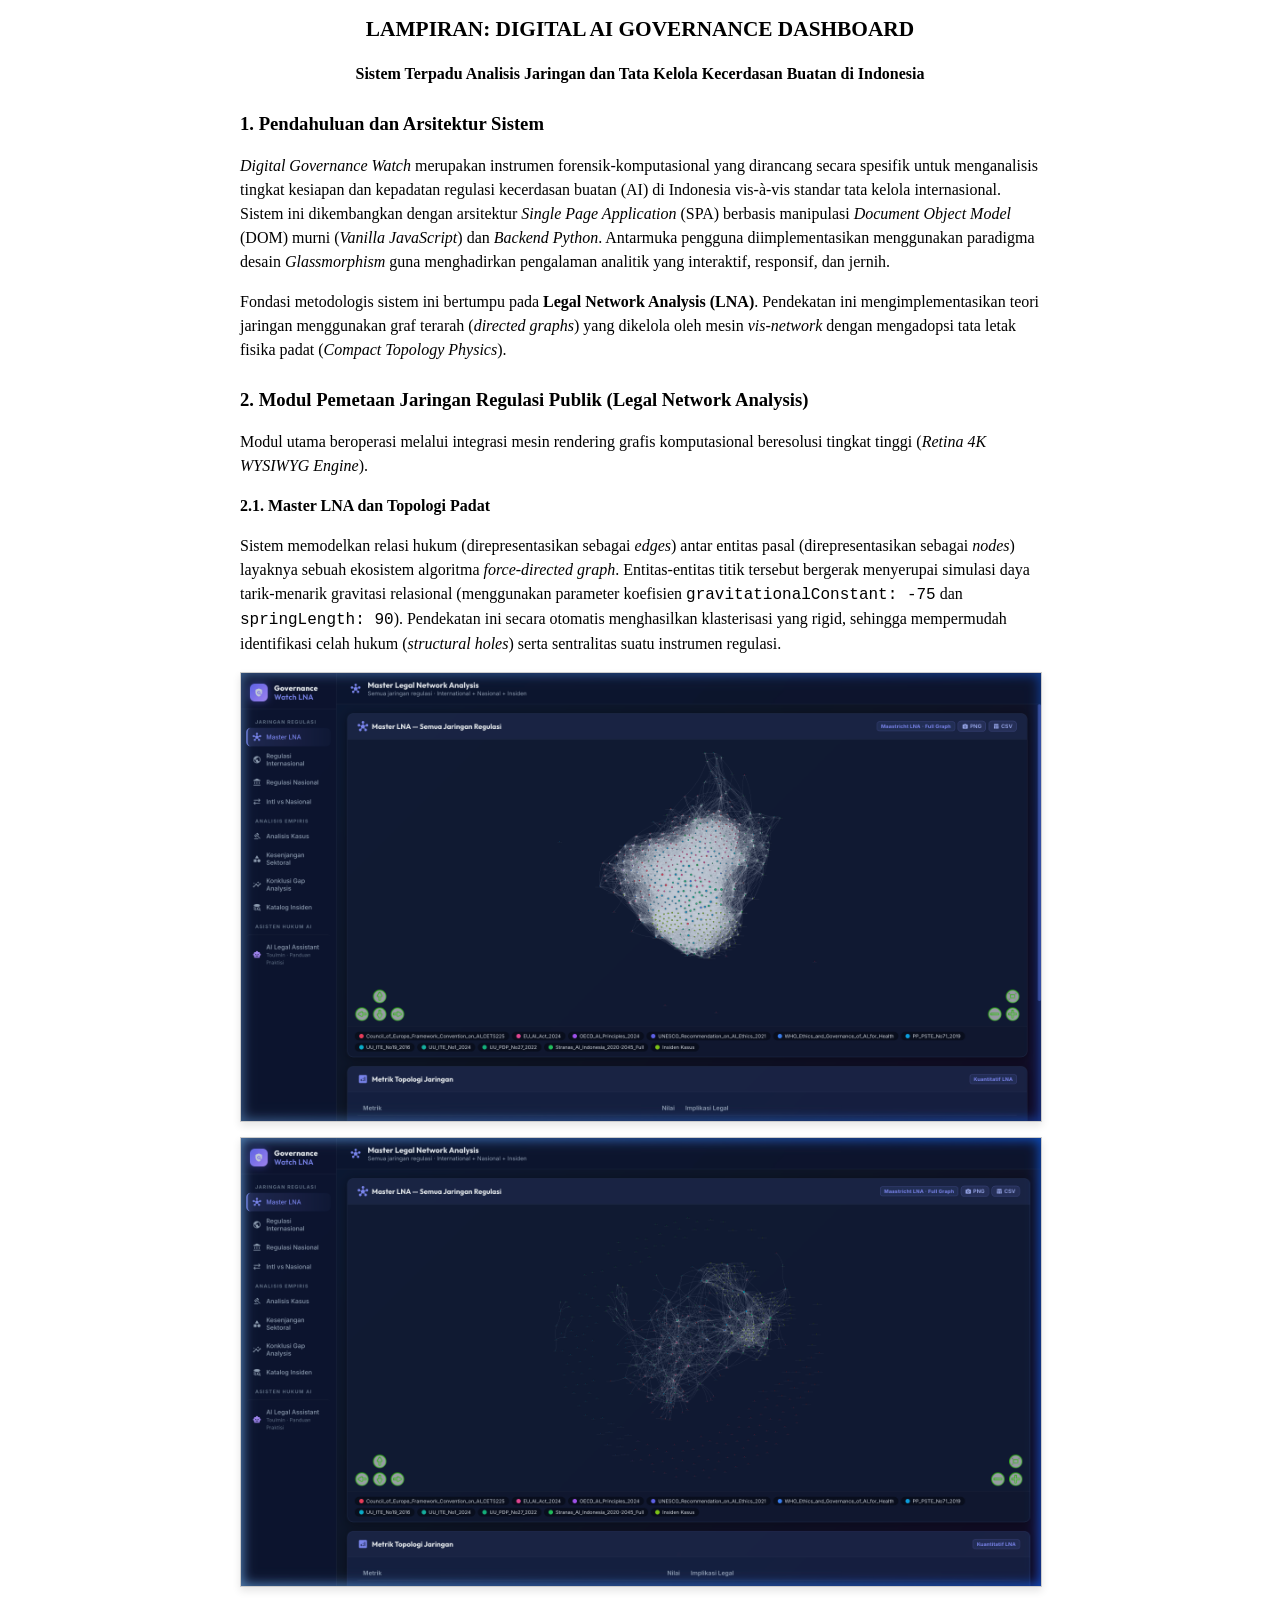
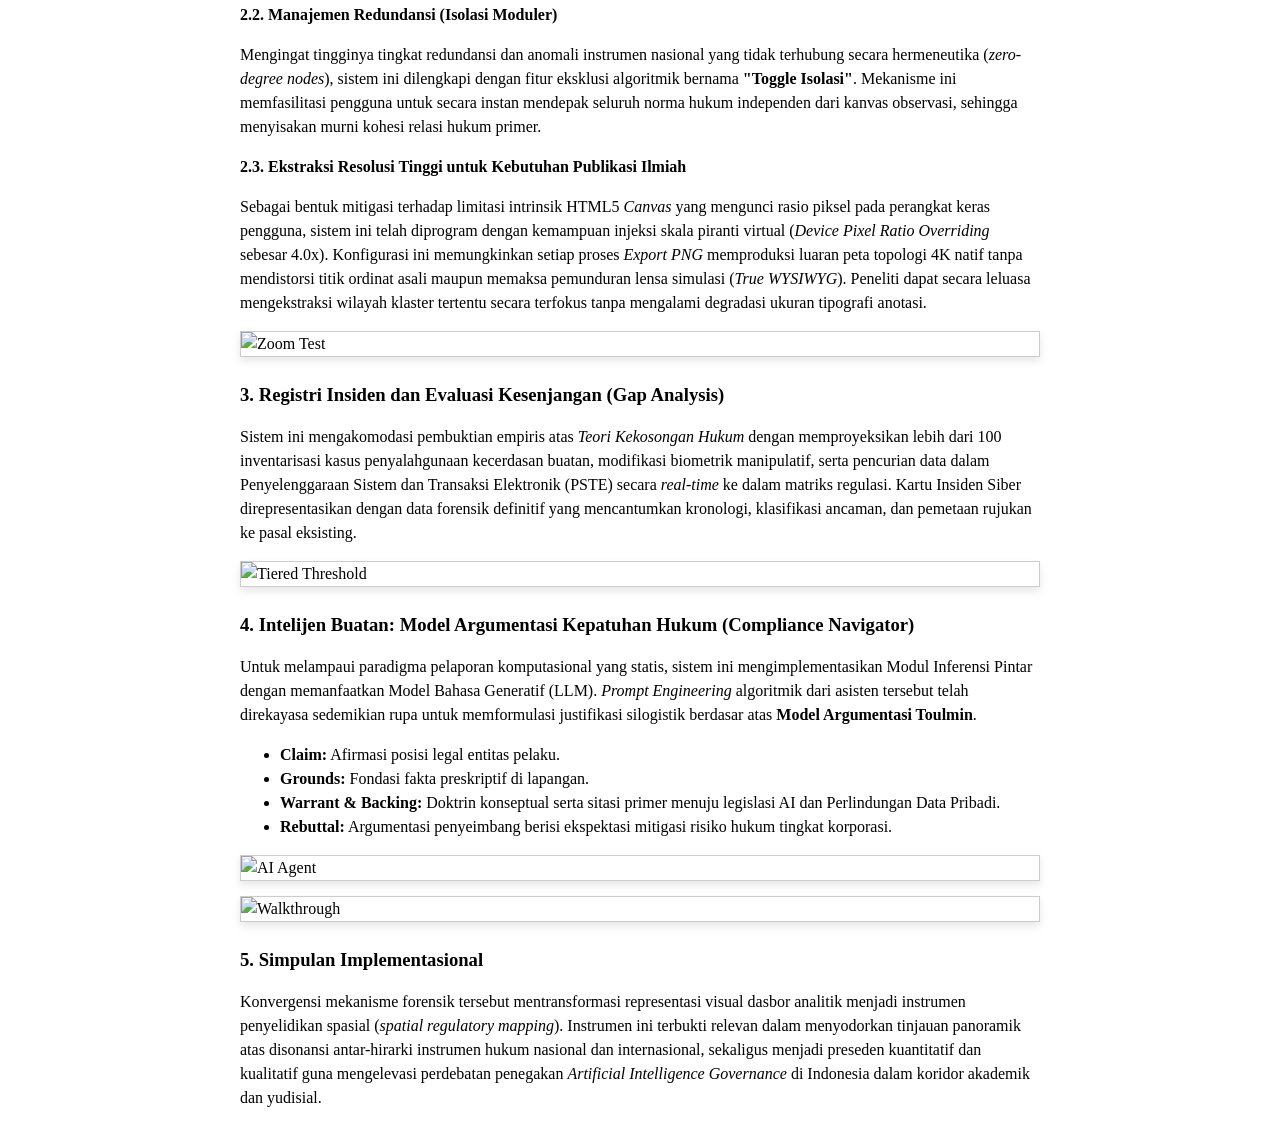
==== Laporan_aplikasi_AI_GOV.html @ 98386d06 "feat: Menambahkan Laporan Akademik 4K dan integrasi Report Images" ====
<!DOCTYPE html>
<html lang="id">
<head>
<meta charset="UTF-8">
<style>
  body { font-family: "Times New Roman", Times, serif; line-height: 1.5; font-size: 12pt; max-width: 800px; margin: auto; }
  h1 { font-size: 16pt; font-weight: bold; text-align: center; }
  h2 { font-size: 14pt; font-weight: bold; margin-top: 24px; }
  h3 { font-size: 12pt; font-weight: bold; }
  img { max-width: 100%; height: auto; display: block; margin: 15px auto; border: 1px solid #ccc; box-shadow: 0 4px 8px rgba(0,0,0,0.1); }
  em { font-style: italic; }
  strong { font-weight: bold; }
</style>
</head>
<body>

<h1>LAMPIRAN: DIGITAL AI GOVERNANCE DASHBOARD</h1>
<h3 style="text-align: center;">Sistem Terpadu Analisis Jaringan dan Tata Kelola Kecerdasan Buatan di Indonesia</h3>

<h2>1. Pendahuluan dan Arsitektur Sistem</h2>
<p><em>Digital Governance Watch</em> merupakan instrumen forensik-komputasional yang dirancang secara spesifik untuk menganalisis tingkat kesiapan dan kepadatan regulasi kecerdasan buatan (AI) di Indonesia vis-à-vis standar tata kelola internasional. Sistem ini dikembangkan dengan arsitektur <em>Single Page Application</em> (SPA) berbasis manipulasi <em>Document Object Model</em> (DOM) murni (<em>Vanilla JavaScript</em>) dan <em>Backend Python</em>. Antarmuka pengguna diimplementasikan menggunakan paradigma desain <em>Glassmorphism</em> guna menghadirkan pengalaman analitik yang interaktif, responsif, dan jernih.</p>
<p>Fondasi metodologis sistem ini bertumpu pada <strong>Legal Network Analysis (LNA)</strong>. Pendekatan ini mengimplementasikan teori jaringan menggunakan graf terarah (<em>directed graphs</em>) yang dikelola oleh mesin <em>vis-network</em> dengan mengadopsi tata letak fisika padat (<em>Compact Topology Physics</em>).</p>

<h2>2. Modul Pemetaan Jaringan Regulasi Publik (Legal Network Analysis)</h2>
<p>Modul utama beroperasi melalui integrasi mesin rendering grafis komputasional beresolusi tingkat tinggi (<em>Retina 4K WYSIWYG Engine</em>).</p>

<h3>2.1. Master LNA dan Topologi Padat</h3>
<p>Sistem memodelkan relasi hukum (direpresentasikan sebagai <em>edges</em>) antar entitas pasal (direpresentasikan sebagai <em>nodes</em>) layaknya sebuah ekosistem algoritma <em>force-directed graph</em>. Entitas-entitas titik tersebut bergerak menyerupai simulasi daya tarik-menarik gravitasi relasional (menggunakan parameter koefisien <code>gravitationalConstant: -75</code> dan <code>springLength: 90</code>). Pendekatan ini secara otomatis menghasilkan klasterisasi yang rigid, sehingga mempermudah identifikasi celah hukum (<em>structural holes</em>) serta sentralitas suatu instrumen regulasi.</p>

<img src="./app/assets/report_images/master_lna.png" alt="Visualisasi Master LNA Network">
<img src="./app/assets/report_images/master_metrics.png" alt="Tabel Metrik">

<h3>2.2. Manajemen Redundansi (Isolasi Moduler)</h3>
<p>Mengingat tingginya tingkat redundansi dan anomali instrumen nasional yang tidak terhubung secara hermeneutika (<em>zero-degree nodes</em>), sistem ini dilengkapi dengan fitur eksklusi algoritmik bernama <strong>"Toggle Isolasi"</strong>. Mekanisme ini memfasilitasi pengguna untuk secara instan mendepak seluruh norma hukum independen dari kanvas observasi, sehingga menyisakan murni kohesi relasi hukum primer.</p>

<h3>2.3. Ekstraksi Resolusi Tinggi untuk Kebutuhan Publikasi Ilmiah</h3>
<p>Sebagai bentuk mitigasi terhadap limitasi intrinsik HTML5 <em>Canvas</em> yang mengunci rasio piksel pada perangkat keras pengguna, sistem ini telah diprogram dengan kemampuan injeksi skala piranti virtual (<em>Device Pixel Ratio Overriding</em> sebesar 4.0x). Konfigurasi ini memungkinkan setiap proses <em>Export PNG</em> memproduksi luaran peta topologi 4K natif tanpa mendistorsi titik ordinat asali maupun memaksa pemunduran lensa simulasi (<em>True WYSIWYG</em>). Peneliti dapat secara leluasa mengekstraksi wilayah klaster tertentu secara terfokus tanpa mengalami degradasi ukuran tipografi anotasi.</p>

<img src="./app/assets/report_images/zoom_test.webp" alt="Zoom Test">

<h2>3. Registri Insiden dan Evaluasi Kesenjangan (Gap Analysis)</h2>
<p>Sistem ini mengakomodasi pembuktian empiris atas <em>Teori Kekosongan Hukum</em> dengan memproyeksikan lebih dari 100 inventarisasi kasus penyalahgunaan kecerdasan buatan, modifikasi biometrik manipulatif, serta pencurian data dalam Penyelenggaraan Sistem dan Transaksi Elektronik (PSTE) secara <em>real-time</em> ke dalam matriks regulasi. Kartu Insiden Siber direpresentasikan dengan data forensik definitif yang mencantumkan kronologi, klasifikasi ancaman, dan pemetaan rujukan ke pasal eksisting.</p>

<img src="./app/assets/report_images/tiered_threshold.webp" alt="Tiered Threshold">

<h2>4. Intelijen Buatan: Model Argumentasi Kepatuhan Hukum (Compliance Navigator)</h2>
<p>Untuk melampaui paradigma pelaporan komputasional yang statis, sistem ini mengimplementasikan Modul Inferensi Pintar dengan memanfaatkan Model Bahasa Generatif (LLM). <em>Prompt Engineering</em> algoritmik dari asisten tersebut telah direkayasa sedemikian rupa untuk memformulasi justifikasi silogistik berdasar atas <strong>Model Argumentasi Toulmin</strong>.</p>
<ul>
<li><strong>Claim:</strong> Afirmasi posisi legal entitas pelaku.</li>
<li><strong>Grounds:</strong> Fondasi fakta preskriptif di lapangan.</li>
<li><strong>Warrant & Backing:</strong> Doktrin konseptual serta sitasi primer menuju legislasi AI dan Perlindungan Data Pribadi.</li>
<li><strong>Rebuttal:</strong> Argumentasi penyeimbang berisi ekspektasi mitigasi risiko hukum tingkat korporasi.</li>
</ul>

<img src="./app/assets/report_images/ai_navigator.webp" alt="AI Agent">
<img src="./app/assets/report_images/dashboard_walkthrough.webp" alt="Walkthrough">

<h2>5. Simpulan Implementasional</h2>
<p>Konvergensi mekanisme forensik tersebut mentransformasi representasi visual dasbor analitik menjadi instrumen penyelidikan spasial (<em>spatial regulatory mapping</em>). Instrumen ini terbukti relevan dalam menyodorkan tinjauan panoramik atas disonansi antar-hirarki instrumen hukum nasional dan internasional, sekaligus menjadi preseden kuantitatif dan kualitatif guna mengelevasi perdebatan penegakan <em>Artificial Intelligence Governance</em> di Indonesia dalam koridor akademik dan yudisial.</p>

</body></html>
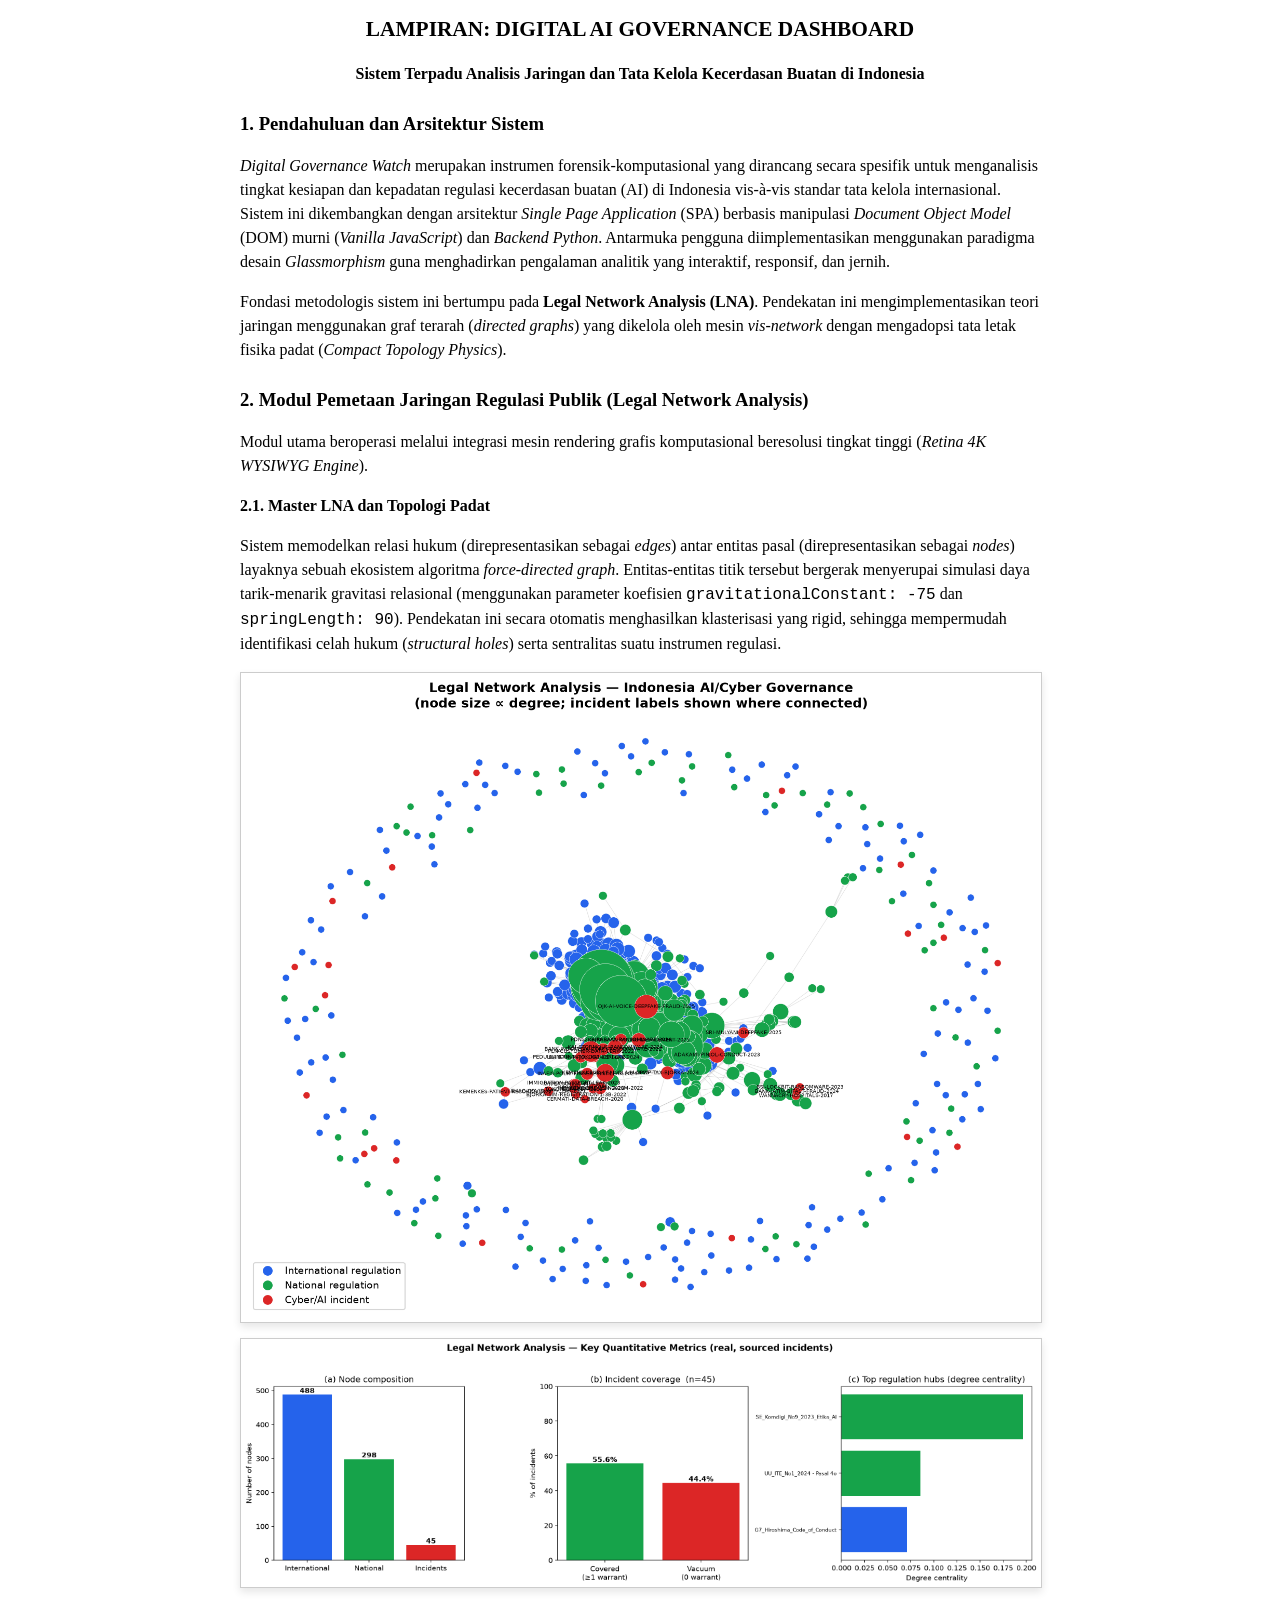
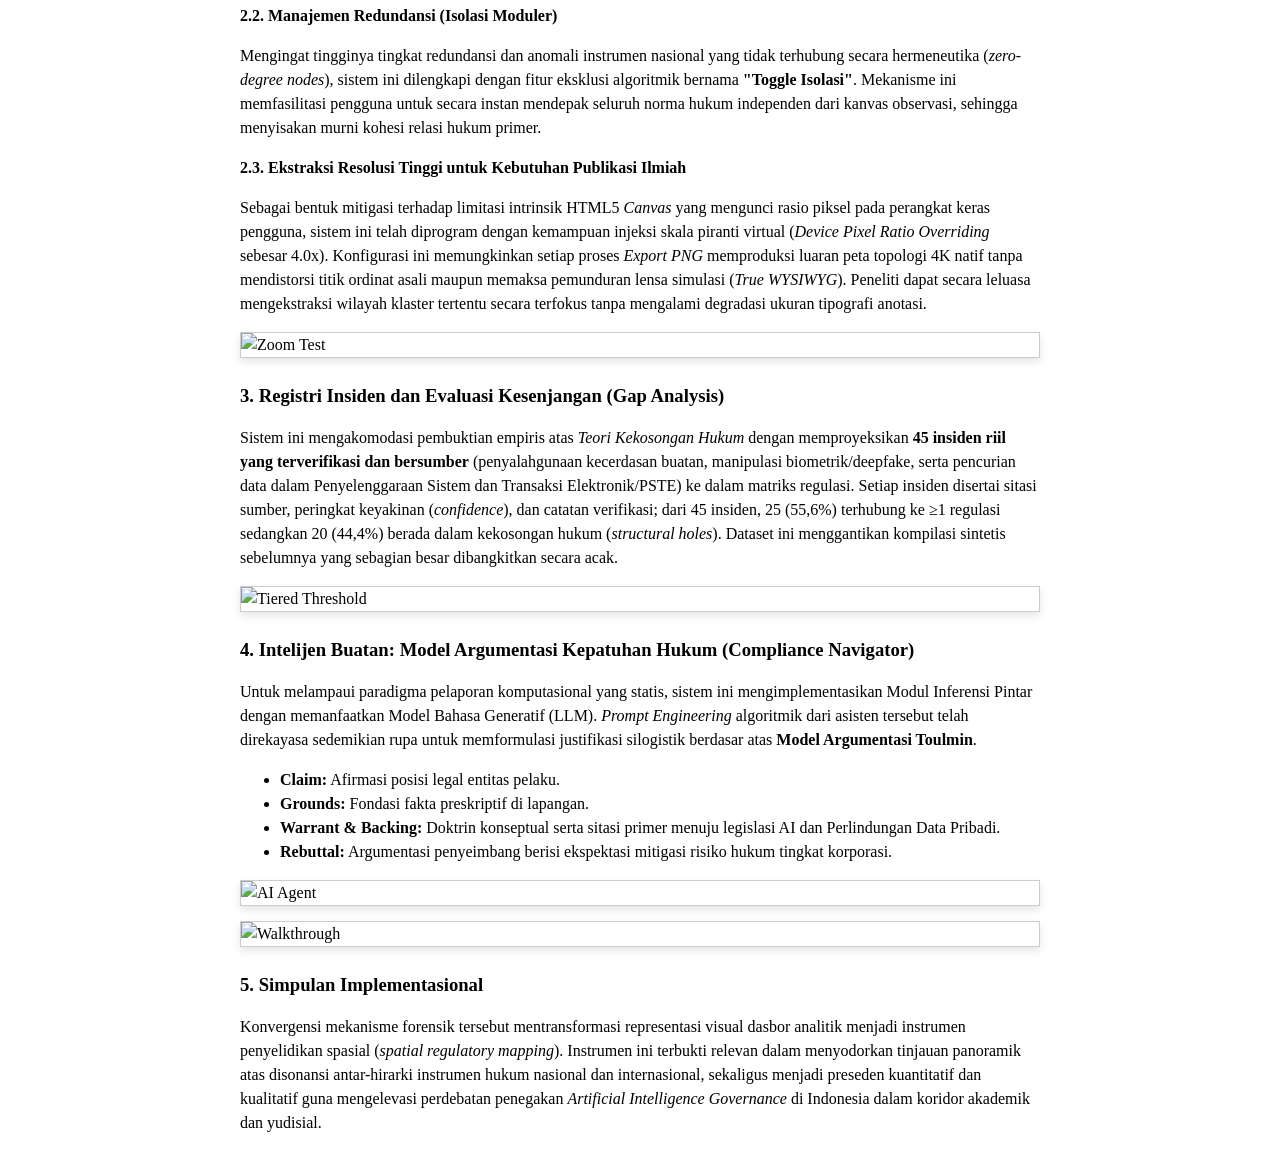
==== commit 5920a2bc: "data integrity overhaul: replace synthetic incidents with 45 real sourced cases Reviewer-driven rebu" ====
--- a/Laporan_aplikasi_AI_GOV.html
+++ b/Laporan_aplikasi_AI_GOV.html
@@ -39,7 +39,7 @@
 <img src="./app/assets/report_images/zoom_test.webp" alt="Zoom Test">
 
 <h2>3. Registri Insiden dan Evaluasi Kesenjangan (Gap Analysis)</h2>
-<p>Sistem ini mengakomodasi pembuktian empiris atas <em>Teori Kekosongan Hukum</em> dengan memproyeksikan lebih dari 100 inventarisasi kasus penyalahgunaan kecerdasan buatan, modifikasi biometrik manipulatif, serta pencurian data dalam Penyelenggaraan Sistem dan Transaksi Elektronik (PSTE) secara <em>real-time</em> ke dalam matriks regulasi. Kartu Insiden Siber direpresentasikan dengan data forensik definitif yang mencantumkan kronologi, klasifikasi ancaman, dan pemetaan rujukan ke pasal eksisting.</p>
+<p>Sistem ini mengakomodasi pembuktian empiris atas <em>Teori Kekosongan Hukum</em> dengan memproyeksikan <strong>45 insiden riil yang terverifikasi dan bersumber</strong> (penyalahgunaan kecerdasan buatan, manipulasi biometrik/deepfake, serta pencurian data dalam Penyelenggaraan Sistem dan Transaksi Elektronik/PSTE) ke dalam matriks regulasi. Setiap insiden disertai sitasi sumber, peringkat keyakinan (<em>confidence</em>), dan catatan verifikasi; dari 45 insiden, 25 (55,6%) terhubung ke ≥1 regulasi sedangkan 20 (44,4%) berada dalam kekosongan hukum (<em>structural holes</em>). Dataset ini menggantikan kompilasi sintetis sebelumnya yang sebagian besar dibangkitkan secara acak.</p>
 
 <img src="./app/assets/report_images/tiered_threshold.webp" alt="Tiered Threshold">
 
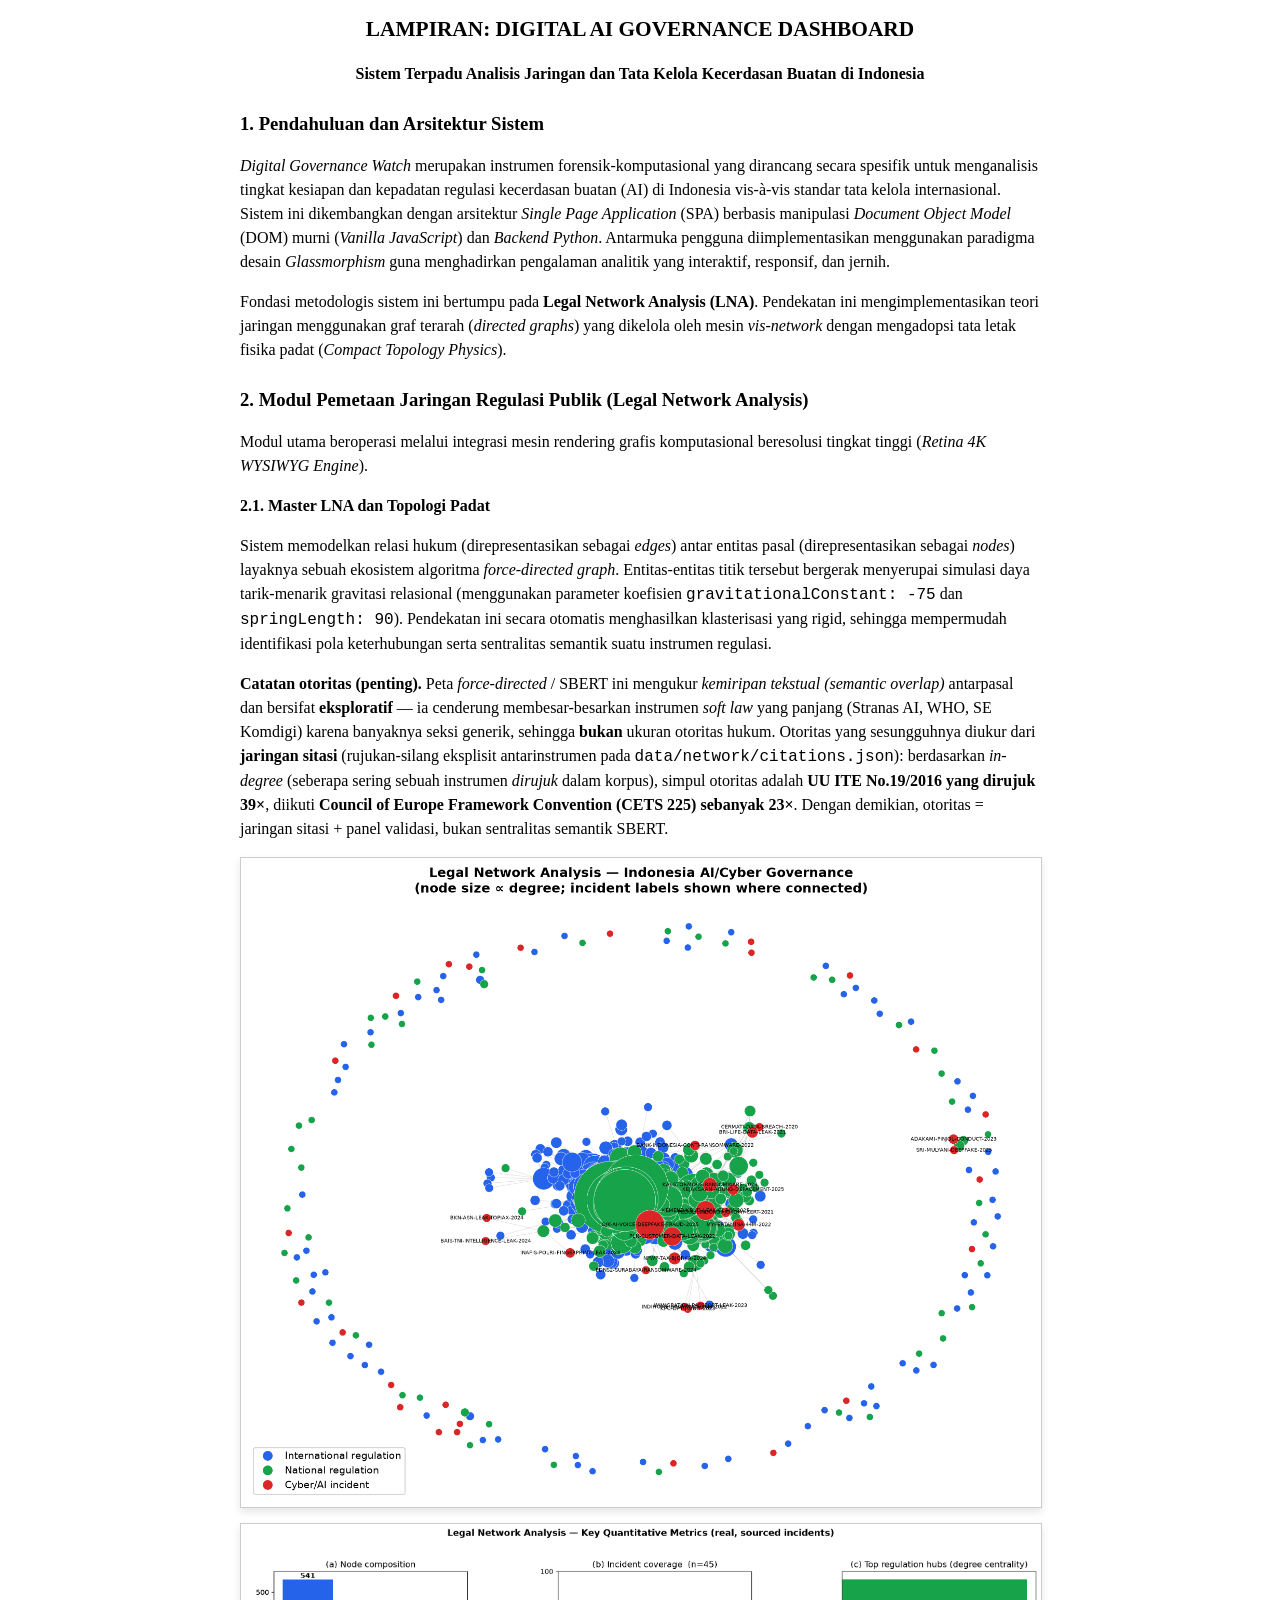
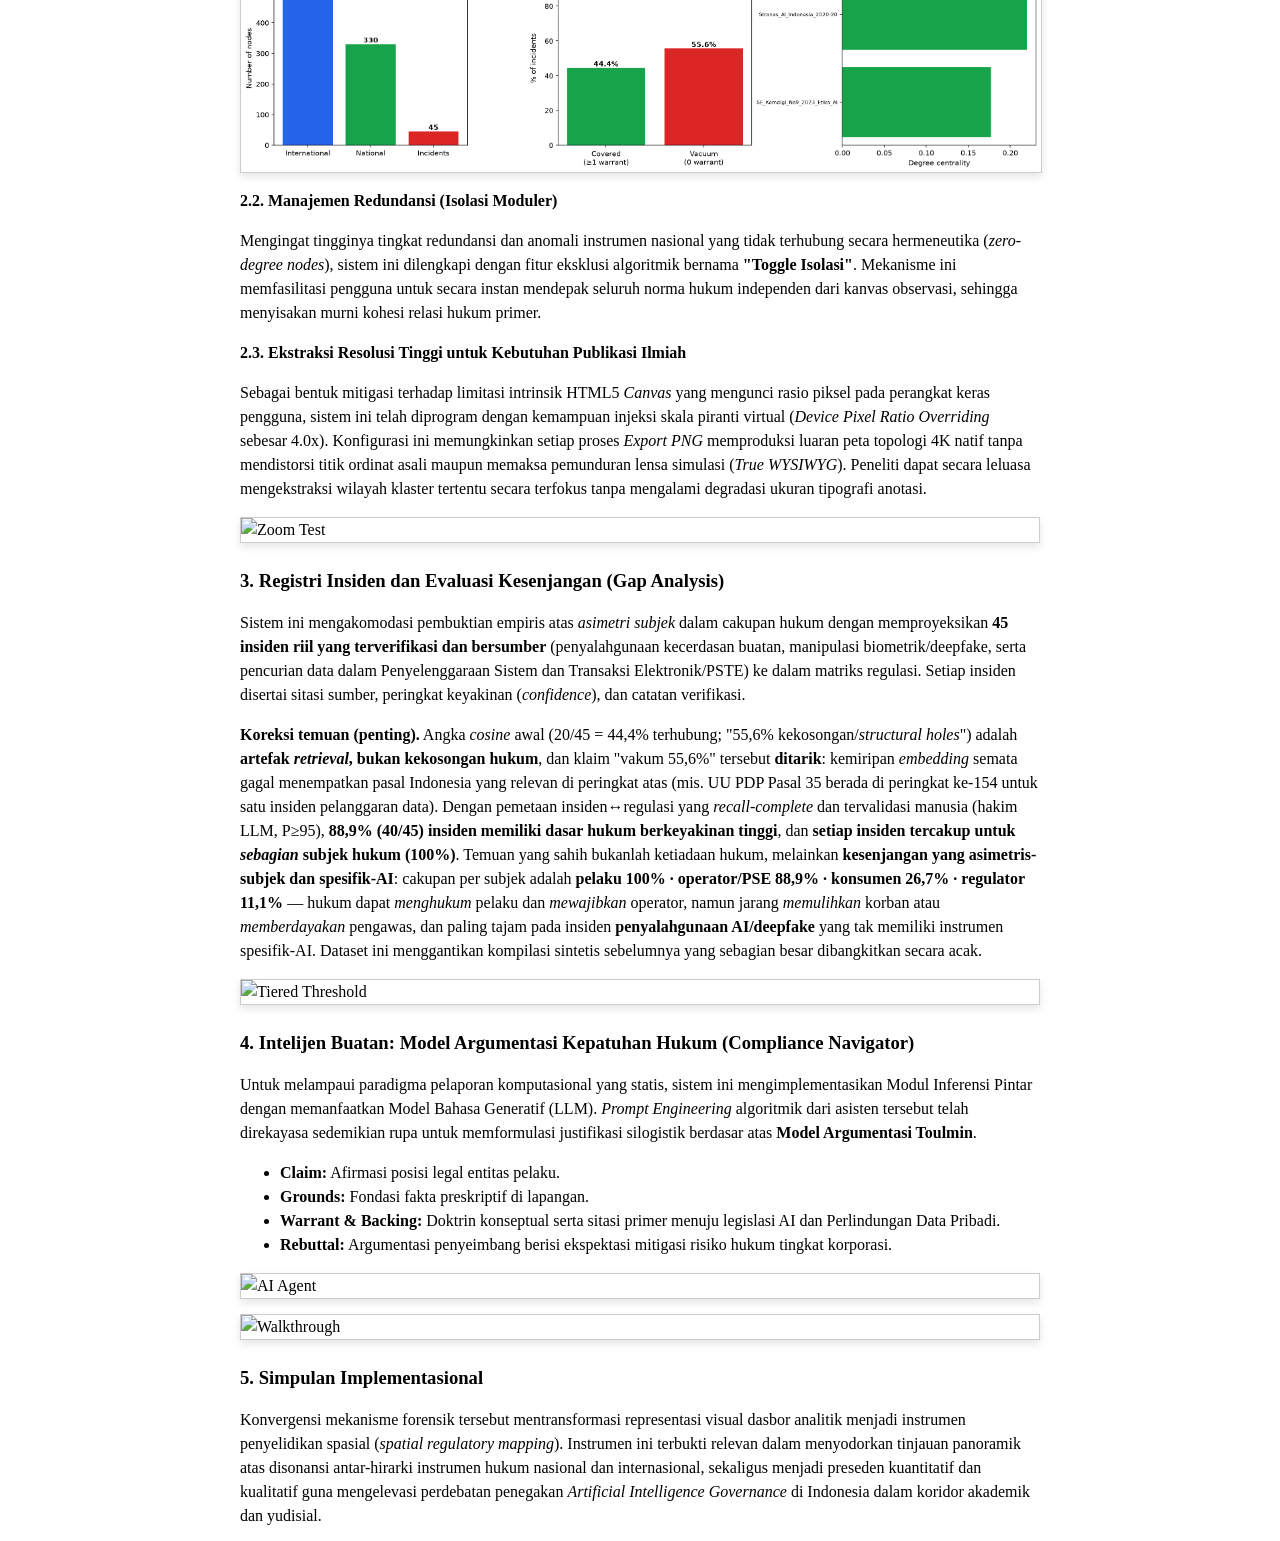
==== commit 33a5b839: "docs(citations): reports follow citations = primary authority, SBERT = exploratory (Phase B steps 9-" ====
--- a/Laporan_aplikasi_AI_GOV.html
+++ b/Laporan_aplikasi_AI_GOV.html
@@ -25,7 +25,8 @@
 <p>Modul utama beroperasi melalui integrasi mesin rendering grafis komputasional beresolusi tingkat tinggi (<em>Retina 4K WYSIWYG Engine</em>).</p>
 
 <h3>2.1. Master LNA dan Topologi Padat</h3>
-<p>Sistem memodelkan relasi hukum (direpresentasikan sebagai <em>edges</em>) antar entitas pasal (direpresentasikan sebagai <em>nodes</em>) layaknya sebuah ekosistem algoritma <em>force-directed graph</em>. Entitas-entitas titik tersebut bergerak menyerupai simulasi daya tarik-menarik gravitasi relasional (menggunakan parameter koefisien <code>gravitationalConstant: -75</code> dan <code>springLength: 90</code>). Pendekatan ini secara otomatis menghasilkan klasterisasi yang rigid, sehingga mempermudah identifikasi celah hukum (<em>structural holes</em>) serta sentralitas suatu instrumen regulasi.</p>
+<p>Sistem memodelkan relasi hukum (direpresentasikan sebagai <em>edges</em>) antar entitas pasal (direpresentasikan sebagai <em>nodes</em>) layaknya sebuah ekosistem algoritma <em>force-directed graph</em>. Entitas-entitas titik tersebut bergerak menyerupai simulasi daya tarik-menarik gravitasi relasional (menggunakan parameter koefisien <code>gravitationalConstant: -75</code> dan <code>springLength: 90</code>). Pendekatan ini secara otomatis menghasilkan klasterisasi yang rigid, sehingga mempermudah identifikasi pola keterhubungan serta sentralitas semantik suatu instrumen regulasi.</p>
+<p><strong>Catatan otoritas (penting).</strong> Peta <em>force-directed</em> / SBERT ini mengukur <em>kemiripan tekstual (semantic overlap)</em> antarpasal dan bersifat <strong>eksploratif</strong> — ia cenderung membesar-besarkan instrumen <em>soft law</em> yang panjang (Stranas AI, WHO, SE Komdigi) karena banyaknya seksi generik, sehingga <strong>bukan</strong> ukuran otoritas hukum. Otoritas yang sesungguhnya diukur dari <strong>jaringan sitasi</strong> (rujukan-silang eksplisit antarinstrumen pada <code>data/network/citations.json</code>): berdasarkan <em>in-degree</em> (seberapa sering sebuah instrumen <em>dirujuk</em> dalam korpus), simpul otoritas adalah <strong>UU ITE No.19/2016 yang dirujuk 39×</strong>, diikuti <strong>Council of Europe Framework Convention (CETS 225) sebanyak 23×</strong>. Dengan demikian, otoritas = jaringan sitasi + panel validasi, bukan sentralitas semantik SBERT.</p>
 
 <img src="./app/assets/report_images/master_lna.png" alt="Visualisasi Master LNA Network">
 <img src="./app/assets/report_images/master_metrics.png" alt="Tabel Metrik">
@@ -39,7 +40,8 @@
 <img src="./app/assets/report_images/zoom_test.webp" alt="Zoom Test">
 
 <h2>3. Registri Insiden dan Evaluasi Kesenjangan (Gap Analysis)</h2>
-<p>Sistem ini mengakomodasi pembuktian empiris atas <em>Teori Kekosongan Hukum</em> dengan memproyeksikan <strong>45 insiden riil yang terverifikasi dan bersumber</strong> (penyalahgunaan kecerdasan buatan, manipulasi biometrik/deepfake, serta pencurian data dalam Penyelenggaraan Sistem dan Transaksi Elektronik/PSTE) ke dalam matriks regulasi. Setiap insiden disertai sitasi sumber, peringkat keyakinan (<em>confidence</em>), dan catatan verifikasi; dari 45 insiden, 25 (55,6%) terhubung ke ≥1 regulasi sedangkan 20 (44,4%) berada dalam kekosongan hukum (<em>structural holes</em>). Dataset ini menggantikan kompilasi sintetis sebelumnya yang sebagian besar dibangkitkan secara acak.</p>
+<p>Sistem ini mengakomodasi pembuktian empiris atas <em>asimetri subjek</em> dalam cakupan hukum dengan memproyeksikan <strong>45 insiden riil yang terverifikasi dan bersumber</strong> (penyalahgunaan kecerdasan buatan, manipulasi biometrik/deepfake, serta pencurian data dalam Penyelenggaraan Sistem dan Transaksi Elektronik/PSTE) ke dalam matriks regulasi. Setiap insiden disertai sitasi sumber, peringkat keyakinan (<em>confidence</em>), dan catatan verifikasi.</p>
+<p><strong>Koreksi temuan (penting).</strong> Angka <em>cosine</em> awal (20/45 = 44,4% terhubung; "55,6% kekosongan/<em>structural holes</em>") adalah <strong>artefak <em>retrieval</em>, bukan kekosongan hukum</strong>, dan klaim "vakum 55,6%" tersebut <strong>ditarik</strong>: kemiripan <em>embedding</em> semata gagal menempatkan pasal Indonesia yang relevan di peringkat atas (mis. UU PDP Pasal 35 berada di peringkat ke-154 untuk satu insiden pelanggaran data). Dengan pemetaan insiden↔regulasi yang <em>recall-complete</em> dan tervalidasi manusia (hakim LLM, P≥95), <strong>88,9% (40/45) insiden memiliki dasar hukum berkeyakinan tinggi</strong>, dan <strong>setiap insiden tercakup untuk <em>sebagian</em> subjek hukum (100%)</strong>. Temuan yang sahih bukanlah ketiadaan hukum, melainkan <strong>kesenjangan yang asimetris-subjek dan spesifik-AI</strong>: cakupan per subjek adalah <strong>pelaku 100% · operator/PSE 88,9% · konsumen 26,7% · regulator 11,1%</strong> — hukum dapat <em>menghukum</em> pelaku dan <em>mewajibkan</em> operator, namun jarang <em>memulihkan</em> korban atau <em>memberdayakan</em> pengawas, dan paling tajam pada insiden <strong>penyalahgunaan AI/deepfake</strong> yang tak memiliki instrumen spesifik-AI. Dataset ini menggantikan kompilasi sintetis sebelumnya yang sebagian besar dibangkitkan secara acak.</p>
 
 <img src="./app/assets/report_images/tiered_threshold.webp" alt="Tiered Threshold">
 
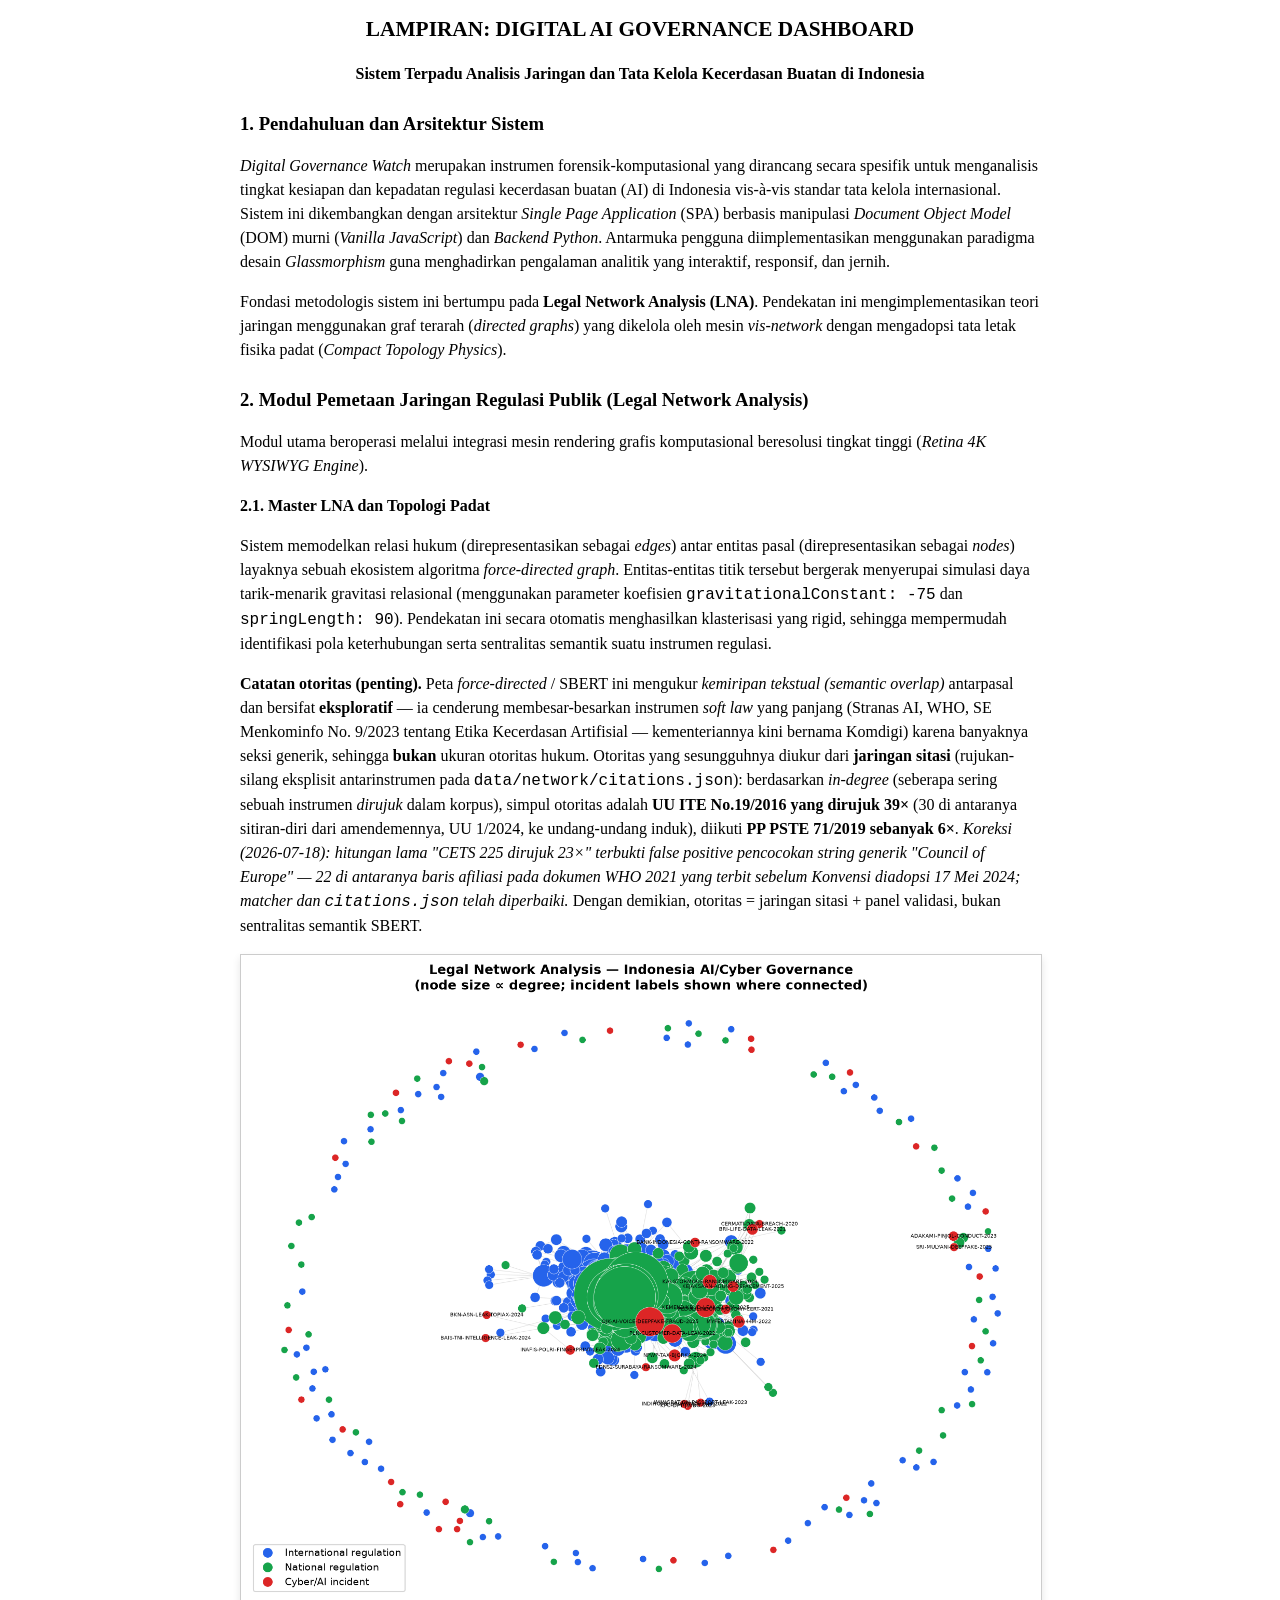
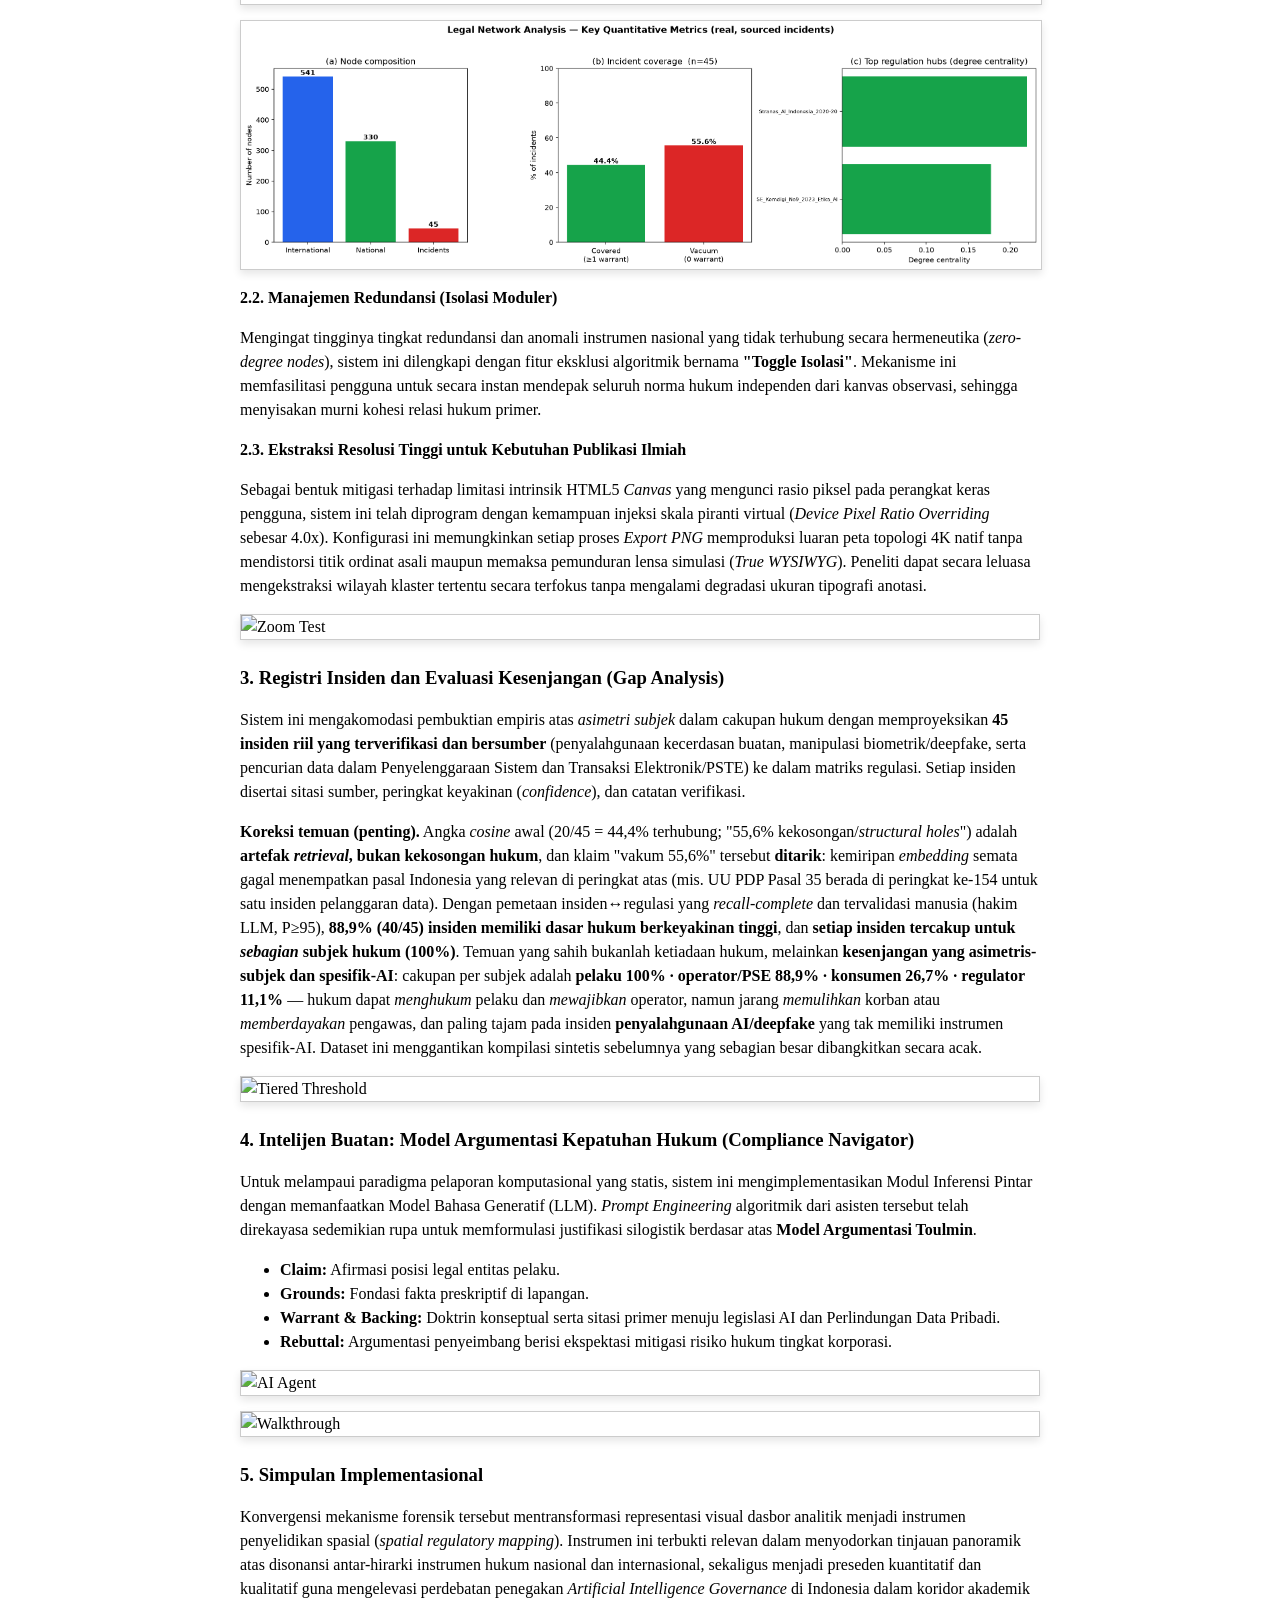
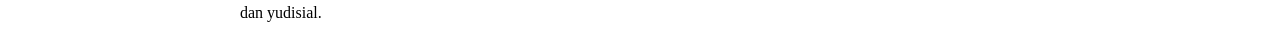
==== commit 0be8bd5b: "fix(audit): perbaiki 50 sitasi hukum hand-coded + grounding LLM + reparasi label OCR Audit sitasi (w" ====
--- a/Laporan_aplikasi_AI_GOV.html
+++ b/Laporan_aplikasi_AI_GOV.html
@@ -26,7 +26,7 @@
 
 <h3>2.1. Master LNA dan Topologi Padat</h3>
 <p>Sistem memodelkan relasi hukum (direpresentasikan sebagai <em>edges</em>) antar entitas pasal (direpresentasikan sebagai <em>nodes</em>) layaknya sebuah ekosistem algoritma <em>force-directed graph</em>. Entitas-entitas titik tersebut bergerak menyerupai simulasi daya tarik-menarik gravitasi relasional (menggunakan parameter koefisien <code>gravitationalConstant: -75</code> dan <code>springLength: 90</code>). Pendekatan ini secara otomatis menghasilkan klasterisasi yang rigid, sehingga mempermudah identifikasi pola keterhubungan serta sentralitas semantik suatu instrumen regulasi.</p>
-<p><strong>Catatan otoritas (penting).</strong> Peta <em>force-directed</em> / SBERT ini mengukur <em>kemiripan tekstual (semantic overlap)</em> antarpasal dan bersifat <strong>eksploratif</strong> — ia cenderung membesar-besarkan instrumen <em>soft law</em> yang panjang (Stranas AI, WHO, SE Komdigi) karena banyaknya seksi generik, sehingga <strong>bukan</strong> ukuran otoritas hukum. Otoritas yang sesungguhnya diukur dari <strong>jaringan sitasi</strong> (rujukan-silang eksplisit antarinstrumen pada <code>data/network/citations.json</code>): berdasarkan <em>in-degree</em> (seberapa sering sebuah instrumen <em>dirujuk</em> dalam korpus), simpul otoritas adalah <strong>UU ITE No.19/2016 yang dirujuk 39×</strong>, diikuti <strong>Council of Europe Framework Convention (CETS 225) sebanyak 23×</strong>. Dengan demikian, otoritas = jaringan sitasi + panel validasi, bukan sentralitas semantik SBERT.</p>
+<p><strong>Catatan otoritas (penting).</strong> Peta <em>force-directed</em> / SBERT ini mengukur <em>kemiripan tekstual (semantic overlap)</em> antarpasal dan bersifat <strong>eksploratif</strong> — ia cenderung membesar-besarkan instrumen <em>soft law</em> yang panjang (Stranas AI, WHO, SE Menkominfo No. 9/2023 tentang Etika Kecerdasan Artifisial — kementeriannya kini bernama Komdigi) karena banyaknya seksi generik, sehingga <strong>bukan</strong> ukuran otoritas hukum. Otoritas yang sesungguhnya diukur dari <strong>jaringan sitasi</strong> (rujukan-silang eksplisit antarinstrumen pada <code>data/network/citations.json</code>): berdasarkan <em>in-degree</em> (seberapa sering sebuah instrumen <em>dirujuk</em> dalam korpus), simpul otoritas adalah <strong>UU ITE No.19/2016 yang dirujuk 39×</strong> (30 di antaranya sitiran-diri dari amendemennya, UU 1/2024, ke undang-undang induk), diikuti <strong>PP PSTE 71/2019 sebanyak 6×</strong>. <em>Koreksi (2026-07-18): hitungan lama "CETS 225 dirujuk 23×" terbukti false positive pencocokan string generik "Council of Europe" — 22 di antaranya baris afiliasi pada dokumen WHO 2021 yang terbit sebelum Konvensi diadopsi 17 Mei 2024; matcher dan <code>citations.json</code> telah diperbaiki.</em> Dengan demikian, otoritas = jaringan sitasi + panel validasi, bukan sentralitas semantik SBERT.</p>
 
 <img src="./app/assets/report_images/master_lna.png" alt="Visualisasi Master LNA Network">
 <img src="./app/assets/report_images/master_metrics.png" alt="Tabel Metrik">
